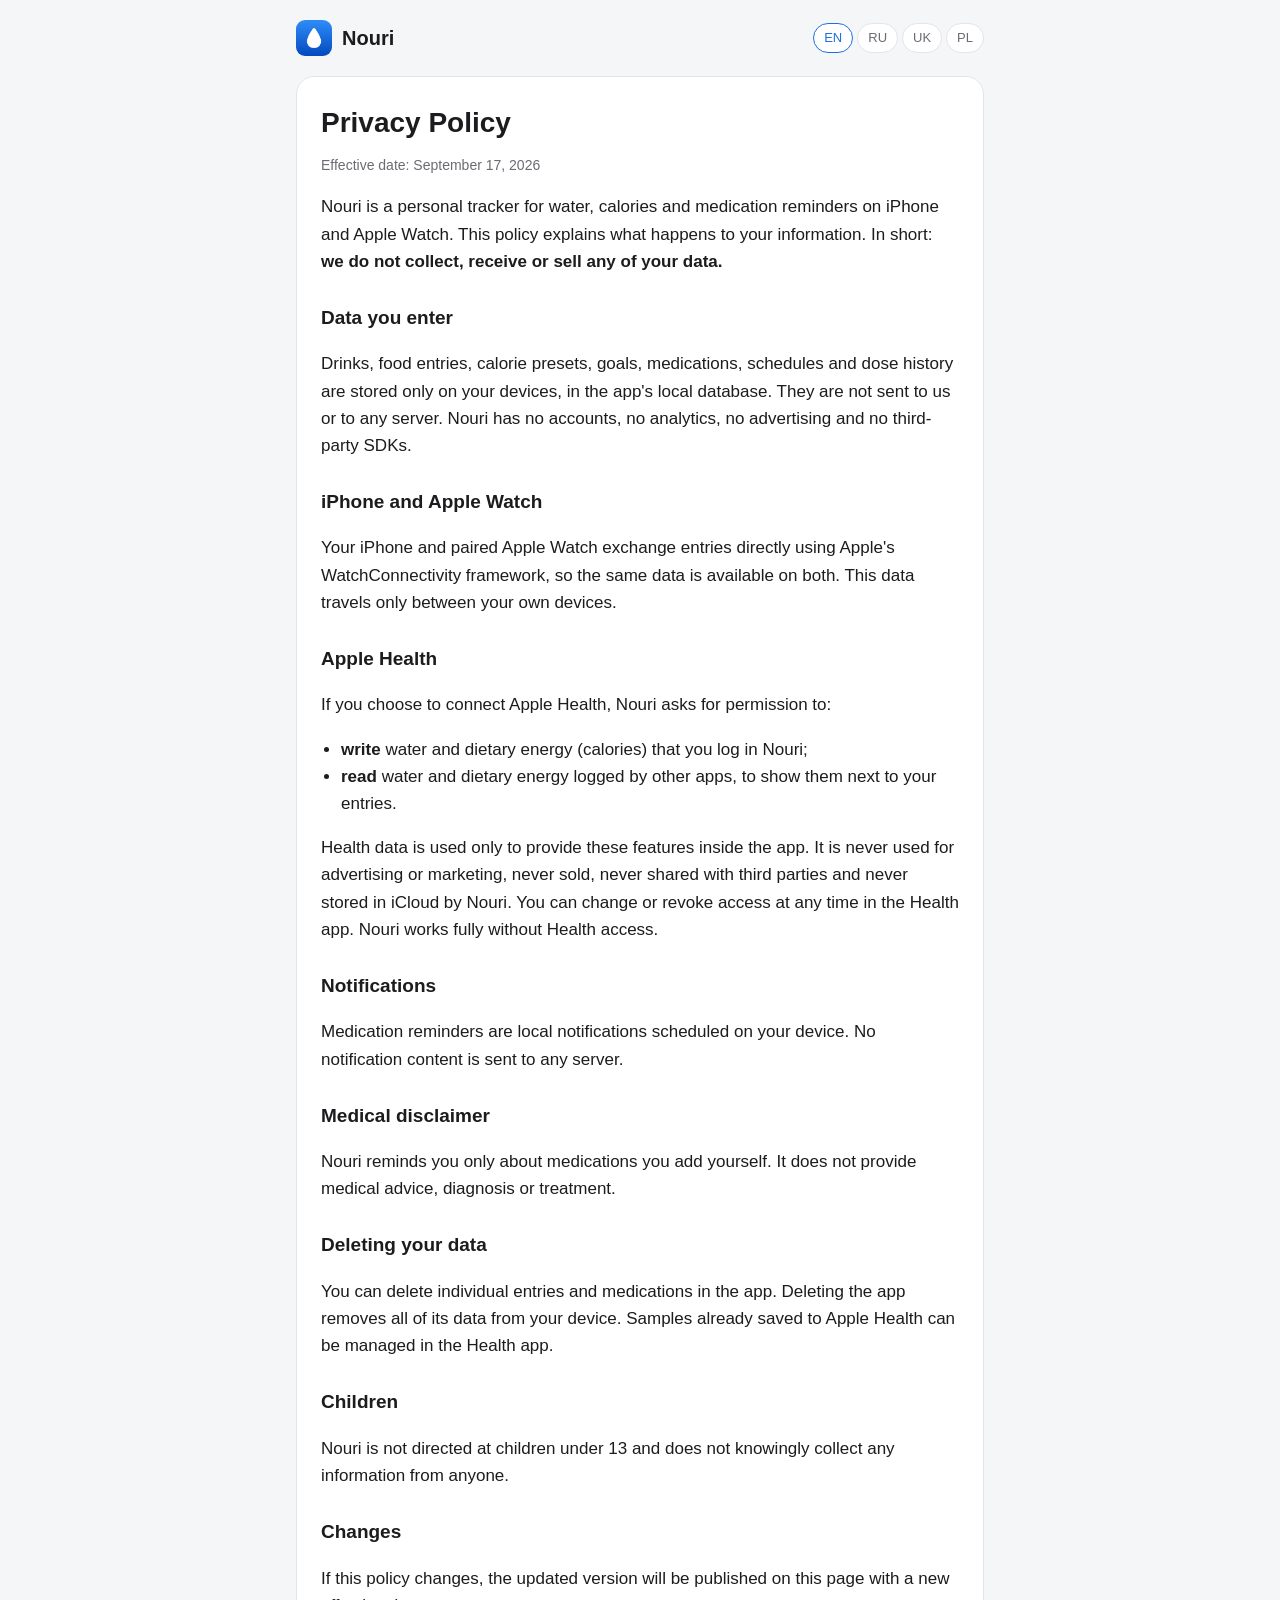
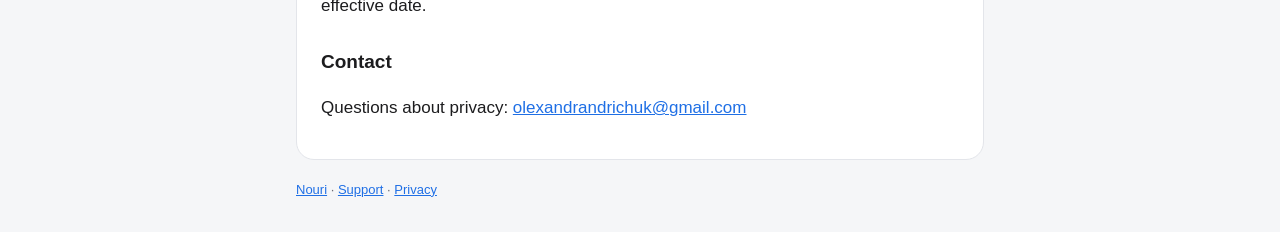
==== docs/privacy.html @ efb06db9 "feat: add support and privacy docs" ====
<!doctype html>
<html lang="en">
<head>
  <meta charset="utf-8">
  <meta name="viewport" content="width=device-width, initial-scale=1">
  <title>Nouri — Privacy Policy</title>
  <link rel="icon" href="icon.png">
  <link rel="stylesheet" href="style.css">
  <script defer src="i18n.js"></script>
</head>
<body>
<header>
  <a class="brand" href="index.html" data-internal><img src="icon.png" alt="">Nouri</a>
  <nav class="langs" aria-label="Language">
    <button data-set-lang="en">EN</button>
    <button data-set-lang="ru">RU</button>
    <button data-set-lang="uk">UK</button>
    <button data-set-lang="pl">PL</button>
  </nav>
</header>

<main>

<article data-lang="en" data-title="Nouri — Privacy Policy">
  <h1>Privacy Policy</h1>
  <p class="muted">Effective date: September 17, 2026</p>

  <p>Nouri is a personal tracker for water, calories and medication reminders on iPhone and Apple Watch. This policy explains what happens to your information. In short: <strong>we do not collect, receive or sell any of your data.</strong></p>

  <h2>Data you enter</h2>
  <p>Drinks, food entries, calorie presets, goals, medications, schedules and dose history are stored only on your devices, in the app's local database. They are not sent to us or to any server. Nouri has no accounts, no analytics, no advertising and no third-party SDKs.</p>

  <h2>iPhone and Apple Watch</h2>
  <p>Your iPhone and paired Apple Watch exchange entries directly using Apple's WatchConnectivity framework, so the same data is available on both. This data travels only between your own devices.</p>

  <h2>Apple Health</h2>
  <p>If you choose to connect Apple Health, Nouri asks for permission to:</p>
  <ul>
    <li><strong>write</strong> water and dietary energy (calories) that you log in Nouri;</li>
    <li><strong>read</strong> water and dietary energy logged by other apps, to show them next to your entries.</li>
  </ul>
  <p>Health data is used only to provide these features inside the app. It is never used for advertising or marketing, never sold, never shared with third parties and never stored in iCloud by Nouri. You can change or revoke access at any time in the Health app. Nouri works fully without Health access.</p>

  <h2>Notifications</h2>
  <p>Medication reminders are local notifications scheduled on your device. No notification content is sent to any server.</p>

  <h2>Medical disclaimer</h2>
  <p>Nouri reminds you only about medications you add yourself. It does not provide medical advice, diagnosis or treatment.</p>

  <h2>Deleting your data</h2>
  <p>You can delete individual entries and medications in the app. Deleting the app removes all of its data from your device. Samples already saved to Apple Health can be managed in the Health app.</p>

  <h2>Children</h2>
  <p>Nouri is not directed at children under 13 and does not knowingly collect any information from anyone.</p>

  <h2>Changes</h2>
  <p>If this policy changes, the updated version will be published on this page with a new effective date.</p>

  <h2>Contact</h2>
  <p>Questions about privacy: <a class="email" href="#">email</a></p>
</article>

<article data-lang="ru" data-title="Nouri — Политика конфиденциальности" hidden>
  <h1>Политика конфиденциальности</h1>
  <p class="muted">Дата вступления в силу: 17 сентября 2026 г.</p>

  <p>Nouri — личный трекер воды, калорий и напоминаний о лекарствах для iPhone и Apple Watch. Здесь описано, что происходит с вашей информацией. Коротко: <strong>мы не собираем, не получаем и не продаём ваши данные.</strong></p>

  <h2>Данные, которые вы вводите</h2>
  <p>Напитки, еда, шаблоны калорий, цели, лекарства, расписания и история приёма хранятся только на ваших устройствах, в локальной базе приложения. Они не отправляются нам или на какой-либо сервер. В Nouri нет аккаунтов, аналитики, рекламы и сторонних SDK.</p>

  <h2>iPhone и Apple Watch</h2>
  <p>iPhone и сопряжённые с ним Apple Watch обмениваются записями напрямую через фреймворк Apple WatchConnectivity, чтобы данные были доступны на обоих устройствах. Эти данные передаются только между вашими устройствами.</p>

  <h2>Приложение «Здоровье»</h2>
  <p>Если вы решите подключить «Здоровье», Nouri попросит разрешение:</p>
  <ul>
    <li><strong>записывать</strong> воду и потреблённую энергию (калории), которые вы отмечаете в Nouri;</li>
    <li><strong>читать</strong> воду и потреблённую энергию из других приложений, чтобы показывать их рядом с вашими записями.</li>
  </ul>
  <p>Данные о здоровье используются только для этих функций внутри приложения. Они никогда не используются для рекламы или маркетинга, не продаются, не передаются третьим лицам и не сохраняются Nouri в iCloud. Доступ можно изменить или отозвать в любой момент в приложении «Здоровье». Nouri полностью работает и без доступа к «Здоровью».</p>

  <h2>Уведомления</h2>
  <p>Напоминания о лекарствах — локальные уведомления, запланированные на устройстве. Их содержимое не отправляется ни на какой сервер.</p>

  <h2>Медицинская оговорка</h2>
  <p>Nouri напоминает только о лекарствах, которые вы добавили сами. Приложение не даёт медицинских рекомендаций, не ставит диагнозы и не назначает лечение.</p>

  <h2>Удаление данных</h2>
  <p>Отдельные записи и лекарства можно удалить в приложении. При удалении приложения все его данные удаляются с устройства. Записи, уже сохранённые в «Здоровье», можно удалить в приложении «Здоровье».</p>

  <h2>Дети</h2>
  <p>Nouri не предназначено для детей младше 13 лет и сознательно не собирает ни от кого никакой информации.</p>

  <h2>Изменения</h2>
  <p>Если политика изменится, новая версия будет опубликована на этой странице с новой датой вступления в силу.</p>

  <h2>Контакты</h2>
  <p>Вопросы о конфиденциальности: <a class="email" href="#">email</a></p>
</article>

<article data-lang="uk" data-title="Nouri — Політика конфіденційності" hidden>
  <h1>Політика конфіденційності</h1>
  <p class="muted">Дата набрання чинності: 17 вересня 2026 р.</p>

  <p>Nouri — особистий трекер води, калорій і нагадувань про ліки для iPhone та Apple Watch. Тут описано, що відбувається з вашою інформацією. Коротко: <strong>ми не збираємо, не отримуємо й не продаємо ваші дані.</strong></p>

  <h2>Дані, які ви вводите</h2>
  <p>Напої, їжа, шаблони калорій, цілі, ліки, розклади та історія прийому зберігаються лише на ваших пристроях, у локальній базі застосунку. Вони не надсилаються нам чи на будь-який сервер. У Nouri немає облікових записів, аналітики, реклами та сторонніх SDK.</p>

  <h2>iPhone і Apple Watch</h2>
  <p>iPhone і пов'язаний з ним Apple Watch обмінюються записами напряму через фреймворк Apple WatchConnectivity, щоб дані були доступні на обох пристроях. Ці дані передаються лише між вашими пристроями.</p>

  <h2>Програма «Здоров'я»</h2>
  <p>Якщо ви вирішите під'єднати «Здоров'я», Nouri попросить дозвіл:</p>
  <ul>
    <li><strong>записувати</strong> воду та спожиту енергію (калорії), які ви позначаєте в Nouri;</li>
    <li><strong>читати</strong> воду та спожиту енергію з інших програм, щоб показувати їх поруч із вашими записами.</li>
  </ul>
  <p>Дані про здоров'я використовуються лише для цих функцій у застосунку. Вони ніколи не використовуються для реклами чи маркетингу, не продаються, не передаються третім особам і не зберігаються Nouri в iCloud. Доступ можна змінити або відкликати будь-коли в програмі «Здоров'я». Nouri повністю працює й без доступу до «Здоров'я».</p>

  <h2>Сповіщення</h2>
  <p>Нагадування про ліки — локальні сповіщення, заплановані на пристрої. Їхній вміст не надсилається жодному серверу.</p>

  <h2>Медичне застереження</h2>
  <p>Nouri нагадує лише про ліки, які ви додали самі. Застосунок не надає медичних порад, не ставить діагнозів і не призначає лікування.</p>

  <h2>Видалення даних</h2>
  <p>Окремі записи та ліки можна видалити в застосунку. Під час видалення застосунку всі його дані видаляються з пристрою. Записи, уже збережені у «Здоров'я», можна видалити в програмі «Здоров'я».</p>

  <h2>Діти</h2>
  <p>Nouri не призначений для дітей до 13 років і свідомо не збирає жодної інформації ні від кого.</p>

  <h2>Зміни</h2>
  <p>Якщо політика зміниться, нову версію буде опубліковано на цій сторінці з новою датою набрання чинності.</p>

  <h2>Контакти</h2>
  <p>Питання щодо конфіденційності: <a class="email" href="#">email</a></p>
</article>

<article data-lang="pl" data-title="Nouri — Polityka prywatności" hidden>
  <h1>Polityka prywatności</h1>
  <p class="muted">Data wejścia w życie: 17 września 2026 r.</p>

  <p>Nouri to osobisty dziennik wody, kalorii i przypomnień o lekach na iPhone’a i Apple Watch. Ta polityka wyjaśnia, co dzieje się z Twoimi informacjami. W skrócie: <strong>nie zbieramy, nie otrzymujemy i nie sprzedajemy Twoich danych.</strong></p>

  <h2>Dane, które wprowadzasz</h2>
  <p>Napoje, posiłki, szablony kalorii, cele, leki, harmonogramy i historia dawek są przechowywane wyłącznie na Twoich urządzeniach, w lokalnej bazie aplikacji. Nie są wysyłane do nas ani na żaden serwer. Nouri nie ma kont, analityki, reklam ani zewnętrznych SDK.</p>

  <h2>iPhone i Apple Watch</h2>
  <p>iPhone i sparowany z nim Apple Watch wymieniają wpisy bezpośrednio za pomocą frameworku Apple WatchConnectivity, aby dane były dostępne na obu urządzeniach. Dane te są przesyłane wyłącznie między Twoimi urządzeniami.</p>

  <h2>Aplikacja Zdrowie</h2>
  <p>Jeśli zdecydujesz się połączyć aplikację Zdrowie, Nouri poprosi o pozwolenie na:</p>
  <ul>
    <li><strong>zapisywanie</strong> wody i spożytej energii (kalorii), które rejestrujesz w Nouri;</li>
    <li><strong>odczytywanie</strong> wody i spożytej energii z innych aplikacji, aby pokazać je obok Twoich wpisów.</li>
  </ul>
  <p>Dane o zdrowiu są używane wyłącznie do tych funkcji w aplikacji. Nigdy nie są używane do reklamy ani marketingu, nie są sprzedawane, udostępniane stronom trzecim ani zapisywane przez Nouri w iCloud. Dostęp możesz zmienić lub cofnąć w dowolnym momencie w aplikacji Zdrowie. Nouri działa w pełni także bez dostępu do Zdrowia.</p>

  <h2>Powiadomienia</h2>
  <p>Przypomnienia o lekach to lokalne powiadomienia planowane na urządzeniu. Ich treść nie jest wysyłana na żaden serwer.</p>

  <h2>Zastrzeżenie medyczne</h2>
  <p>Nouri przypomina tylko o lekach dodanych przez Ciebie. Aplikacja nie udziela porad medycznych, nie stawia diagnoz i nie zaleca leczenia.</p>

  <h2>Usuwanie danych</h2>
  <p>Pojedyncze wpisy i leki możesz usunąć w aplikacji. Usunięcie aplikacji usuwa wszystkie jej dane z urządzenia. Dane zapisane już w aplikacji Zdrowie możesz usunąć w aplikacji Zdrowie.</p>

  <h2>Dzieci</h2>
  <p>Nouri nie jest przeznaczona dla dzieci poniżej 13 roku życia i świadomie nie zbiera od nikogo żadnych informacji.</p>

  <h2>Zmiany</h2>
  <p>Jeśli polityka się zmieni, zaktualizowana wersja zostanie opublikowana na tej stronie z nową datą wejścia w życie.</p>

  <h2>Kontakt</h2>
  <p>Pytania dotyczące prywatności: <a class="email" href="#">email</a></p>
</article>

</main>

<footer>
  <a href="index.html" data-internal>Nouri</a> · <a href="support.html" data-internal>Support</a> · <a href="privacy.html" data-internal>Privacy</a>
</footer>
</body>
</html>
---- docs/style.css ----
:root {
  --bg: #f5f6f8;
  --card: #ffffff;
  --text: #1c1c1e;
  --muted: #6b6b73;
  --accent: #1f6fe5;
  --border: #e3e5ea;
  color-scheme: light dark;
}

@media (prefers-color-scheme: dark) {
  :root {
    --bg: #0e0f12;
    --card: #1a1b20;
    --text: #f2f2f5;
    --muted: #a0a0aa;
    --accent: #5ea0ff;
    --border: #2a2c33;
  }
}

* { box-sizing: border-box; }

body {
  margin: 0;
  background: var(--bg);
  color: var(--text);
  font: 17px/1.6 -apple-system, BlinkMacSystemFont, "Segoe UI", Roboto, sans-serif;
}

header, main, footer {
  max-width: 720px;
  margin: 0 auto;
  padding: 0 16px;
}

header {
  display: flex;
  align-items: center;
  justify-content: space-between;
  gap: 12px;
  padding-top: 20px;
  flex-wrap: wrap;
}

.brand {
  display: flex;
  align-items: center;
  gap: 10px;
  color: var(--text);
  font-weight: 700;
  font-size: 20px;
  text-decoration: none;
}

.brand img { width: 36px; height: 36px; border-radius: 9px; }

.langs { display: flex; gap: 4px; }

.langs button {
  border: 1px solid var(--border);
  background: var(--card);
  color: var(--muted);
  border-radius: 999px;
  padding: 4px 10px;
  font: inherit;
  font-size: 13px;
  cursor: pointer;
}

.langs button[aria-pressed="true"] {
  color: var(--accent);
  border-color: var(--accent);
}

article {
  background: var(--card);
  border: 1px solid var(--border);
  border-radius: 18px;
  padding: 8px 24px 20px;
  margin: 20px 0;
}

h1 { font-size: 28px; line-height: 1.25; margin: 20px 0 4px; }
h2 { font-size: 19px; margin: 28px 0 6px; }
p, li { color: var(--text); }
.muted { color: var(--muted); font-size: 14px; }
a { color: var(--accent); }
ul { padding-left: 20px; }

.links {
  display: flex;
  flex-wrap: wrap;
  gap: 10px;
  margin: 20px 0 8px;
}

.links a {
  background: var(--accent);
  color: #fff;
  text-decoration: none;
  border-radius: 999px;
  padding: 8px 16px;
  font-weight: 600;
}

footer {
  color: var(--muted);
  font-size: 13px;
  padding-bottom: 32px;
}

@media (max-width: 480px) {
  article { padding: 4px 16px 16px; }
  h1 { font-size: 24px; }
}
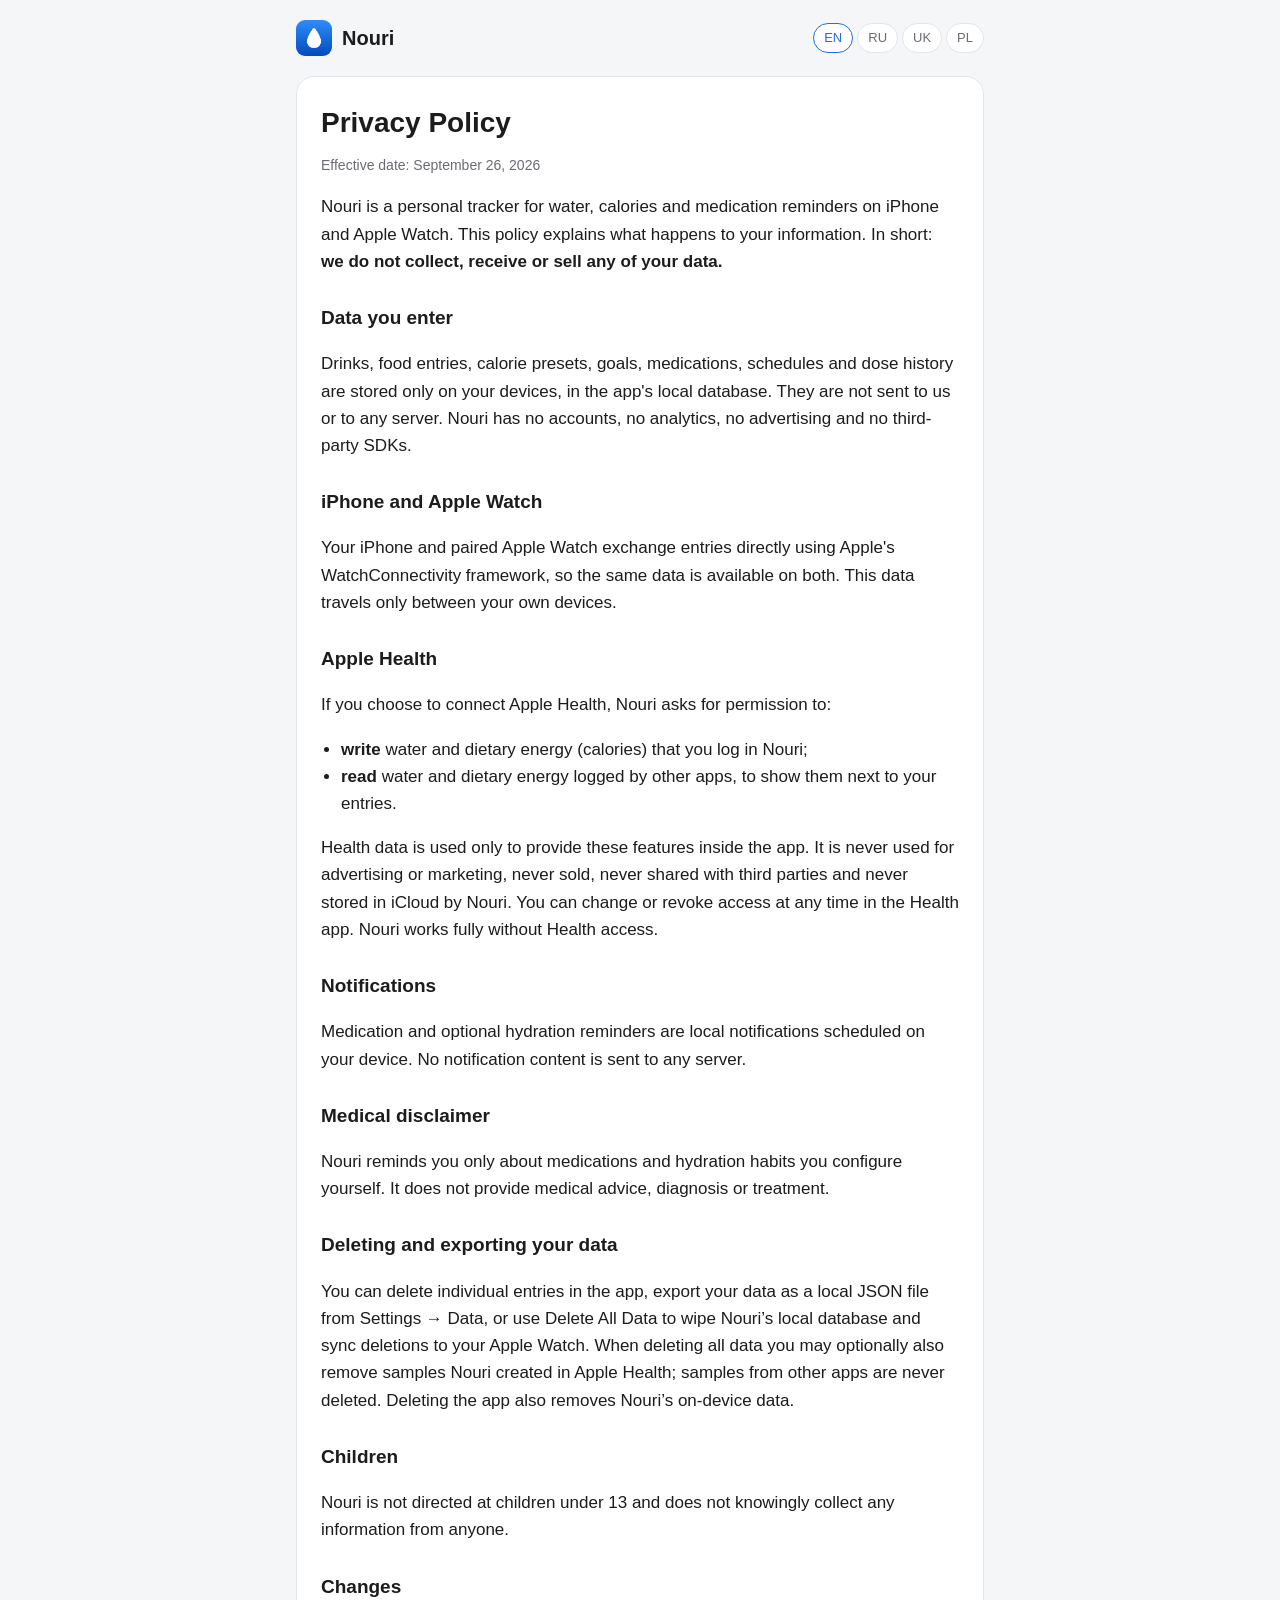
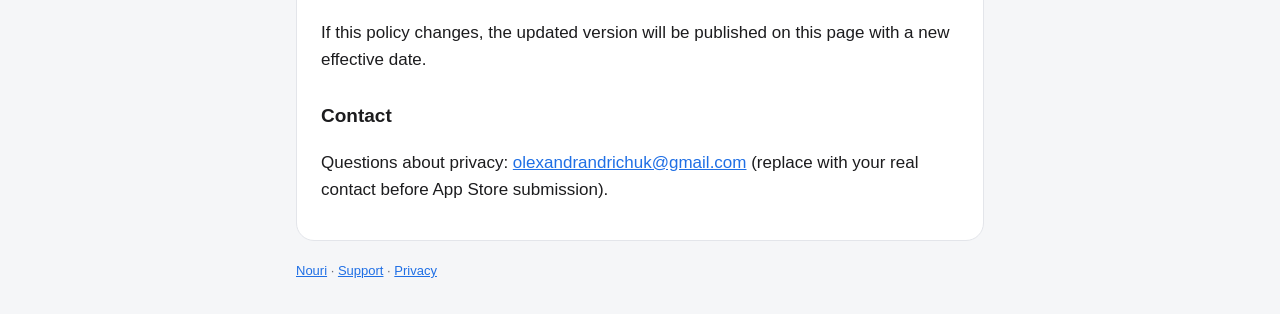
==== commit 174ce35a: "feat: v2" ====
--- a/docs/privacy.html
+++ b/docs/privacy.html
@@ -23,7 +23,7 @@
 
 <article data-lang="en" data-title="Nouri — Privacy Policy">
   <h1>Privacy Policy</h1>
-  <p class="muted">Effective date: September 17, 2026</p>
+  <p class="muted">Effective date: September 26, 2026</p>
 
   <p>Nouri is a personal tracker for water, calories and medication reminders on iPhone and Apple Watch. This policy explains what happens to your information. In short: <strong>we do not collect, receive or sell any of your data.</strong></p>
 
@@ -42,13 +42,13 @@
   <p>Health data is used only to provide these features inside the app. It is never used for advertising or marketing, never sold, never shared with third parties and never stored in iCloud by Nouri. You can change or revoke access at any time in the Health app. Nouri works fully without Health access.</p>
 
   <h2>Notifications</h2>
-  <p>Medication reminders are local notifications scheduled on your device. No notification content is sent to any server.</p>
+  <p>Medication and optional hydration reminders are local notifications scheduled on your device. No notification content is sent to any server.</p>
 
   <h2>Medical disclaimer</h2>
-  <p>Nouri reminds you only about medications you add yourself. It does not provide medical advice, diagnosis or treatment.</p>
+  <p>Nouri reminds you only about medications and hydration habits you configure yourself. It does not provide medical advice, diagnosis or treatment.</p>
 
-  <h2>Deleting your data</h2>
-  <p>You can delete individual entries and medications in the app. Deleting the app removes all of its data from your device. Samples already saved to Apple Health can be managed in the Health app.</p>
+  <h2>Deleting and exporting your data</h2>
+  <p>You can delete individual entries in the app, export your data as a local JSON file from Settings → Data, or use Delete All Data to wipe Nouri’s local database and sync deletions to your Apple Watch. When deleting all data you may optionally also remove samples Nouri created in Apple Health; samples from other apps are never deleted. Deleting the app also removes Nouri’s on-device data.</p>
 
   <h2>Children</h2>
   <p>Nouri is not directed at children under 13 and does not knowingly collect any information from anyone.</p>
@@ -57,12 +57,12 @@
   <p>If this policy changes, the updated version will be published on this page with a new effective date.</p>
 
   <h2>Contact</h2>
-  <p>Questions about privacy: <a class="email" href="#">email</a></p>
+  <p>Questions about privacy: <a class="email" href="mailto:privacy@example.com">privacy@example.com</a> (replace with your real contact before App Store submission).</p>
 </article>
 
 <article data-lang="ru" data-title="Nouri — Политика конфиденциальности" hidden>
   <h1>Политика конфиденциальности</h1>
-  <p class="muted">Дата вступления в силу: 17 сентября 2026 г.</p>
+  <p class="muted">Дата вступления в силу: 26 сентября 2026 г.</p>
 
   <p>Nouri — личный трекер воды, калорий и напоминаний о лекарствах для iPhone и Apple Watch. Здесь описано, что происходит с вашей информацией. Коротко: <strong>мы не собираем, не получаем и не продаём ваши данные.</strong></p>
 
@@ -81,13 +81,13 @@
   <p>Данные о здоровье используются только для этих функций внутри приложения. Они никогда не используются для рекламы или маркетинга, не продаются, не передаются третьим лицам и не сохраняются Nouri в iCloud. Доступ можно изменить или отозвать в любой момент в приложении «Здоровье». Nouri полностью работает и без доступа к «Здоровью».</p>
 
   <h2>Уведомления</h2>
-  <p>Напоминания о лекарствах — локальные уведомления, запланированные на устройстве. Их содержимое не отправляется ни на какой сервер.</p>
+  <p>Напоминания о лекарствах и опциональные напоминания о воде — локальные уведомления на устройстве. Их содержимое не отправляется ни на какой сервер.</p>
 
   <h2>Медицинская оговорка</h2>
-  <p>Nouri напоминает только о лекарствах, которые вы добавили сами. Приложение не даёт медицинских рекомендаций, не ставит диагнозы и не назначает лечение.</p>
+  <p>Nouri напоминает только о лекарствах и привычках гидратации, которые вы настроили сами. Приложение не даёт медицинских рекомендаций, не ставит диагнозы и не назначает лечение.</p>
 
-  <h2>Удаление данных</h2>
-  <p>Отдельные записи и лекарства можно удалить в приложении. При удалении приложения все его данные удаляются с устройства. Записи, уже сохранённые в «Здоровье», можно удалить в приложении «Здоровье».</p>
+  <h2>Удаление и экспорт данных</h2>
+  <p>Отдельные записи можно удалить в приложении, экспортировать данные в локальный JSON (Настройки → Данные) или удалить все данные Nouri с синхронизацией удалений на Apple Watch. При полном удалении можно дополнительно убрать образцы, созданные Nouri в «Здоровье»; данные других приложений не затрагиваются.</p>
 
   <h2>Дети</h2>
   <p>Nouri не предназначено для детей младше 13 лет и сознательно не собирает ни от кого никакой информации.</p>
@@ -96,12 +96,12 @@
   <p>Если политика изменится, новая версия будет опубликована на этой странице с новой датой вступления в силу.</p>
 
   <h2>Контакты</h2>
-  <p>Вопросы о конфиденциальности: <a class="email" href="#">email</a></p>
+  <p>Вопросы о конфиденциальности: <a class="email" href="mailto:privacy@example.com">privacy@example.com</a> (замените на реальный контакт перед публикацией).</p>
 </article>
 
 <article data-lang="uk" data-title="Nouri — Політика конфіденційності" hidden>
   <h1>Політика конфіденційності</h1>
-  <p class="muted">Дата набрання чинності: 17 вересня 2026 р.</p>
+  <p class="muted">Дата набрання чинності: 26 вересня 2026 р.</p>
 
   <p>Nouri — особистий трекер води, калорій і нагадувань про ліки для iPhone та Apple Watch. Тут описано, що відбувається з вашою інформацією. Коротко: <strong>ми не збираємо, не отримуємо й не продаємо ваші дані.</strong></p>
 
@@ -120,13 +120,13 @@
   <p>Дані про здоров'я використовуються лише для цих функцій у застосунку. Вони ніколи не використовуються для реклами чи маркетингу, не продаються, не передаються третім особам і не зберігаються Nouri в iCloud. Доступ можна змінити або відкликати будь-коли в програмі «Здоров'я». Nouri повністю працює й без доступу до «Здоров'я».</p>
 
   <h2>Сповіщення</h2>
-  <p>Нагадування про ліки — локальні сповіщення, заплановані на пристрої. Їхній вміст не надсилається жодному серверу.</p>
+  <p>Нагадування про ліки та опційні нагадування про воду — локальні сповіщення на пристрої. Їхній вміст не надсилається жодному серверу.</p>
 
   <h2>Медичне застереження</h2>
-  <p>Nouri нагадує лише про ліки, які ви додали самі. Застосунок не надає медичних порад, не ставить діагнозів і не призначає лікування.</p>
+  <p>Nouri нагадує лише про ліки та звички гідратації, які ви налаштували самі. Застосунок не надає медичних порад, не ставить діагнозів і не призначає лікування.</p>
 
-  <h2>Видалення даних</h2>
-  <p>Окремі записи та ліки можна видалити в застосунку. Під час видалення застосунку всі його дані видаляються з пристрою. Записи, уже збережені у «Здоров'я», можна видалити в програмі «Здоров'я».</p>
+  <h2>Видалення та експорт даних</h2>
+  <p>Окремі записи можна видалити в застосунку, експортувати дані в локальний JSON (Налаштування → Дані) або видалити всі дані Nouri з синхронізацією видалень на Apple Watch. Під час повного видалення можна також прибрати зразки, створені Nouri у «Здоров'ї»; дані інших програм не зачіпаються.</p>
 
   <h2>Діти</h2>
   <p>Nouri не призначений для дітей до 13 років і свідомо не збирає жодної інформації ні від кого.</p>
@@ -135,12 +135,12 @@
   <p>Якщо політика зміниться, нову версію буде опубліковано на цій сторінці з новою датою набрання чинності.</p>
 
   <h2>Контакти</h2>
-  <p>Питання щодо конфіденційності: <a class="email" href="#">email</a></p>
+  <p>Питання щодо конфіденційності: <a class="email" href="mailto:privacy@example.com">privacy@example.com</a> (замініть на реальний контакт перед публікацією).</p>
 </article>
 
 <article data-lang="pl" data-title="Nouri — Polityka prywatności" hidden>
   <h1>Polityka prywatności</h1>
-  <p class="muted">Data wejścia w życie: 17 września 2026 r.</p>
+  <p class="muted">Data wejścia w życie: 26 września 2026 r.</p>
 
   <p>Nouri to osobisty dziennik wody, kalorii i przypomnień o lekach na iPhone’a i Apple Watch. Ta polityka wyjaśnia, co dzieje się z Twoimi informacjami. W skrócie: <strong>nie zbieramy, nie otrzymujemy i nie sprzedajemy Twoich danych.</strong></p>
 
@@ -159,13 +159,13 @@
   <p>Dane o zdrowiu są używane wyłącznie do tych funkcji w aplikacji. Nigdy nie są używane do reklamy ani marketingu, nie są sprzedawane, udostępniane stronom trzecim ani zapisywane przez Nouri w iCloud. Dostęp możesz zmienić lub cofnąć w dowolnym momencie w aplikacji Zdrowie. Nouri działa w pełni także bez dostępu do Zdrowia.</p>
 
   <h2>Powiadomienia</h2>
-  <p>Przypomnienia o lekach to lokalne powiadomienia planowane na urządzeniu. Ich treść nie jest wysyłana na żaden serwer.</p>
+  <p>Przypomnienia o lekach i opcjonalne przypomnienia o nawodnieniu to lokalne powiadomienia planowane na urządzeniu. Ich treść nie jest wysyłana na żaden serwer.</p>
 
   <h2>Zastrzeżenie medyczne</h2>
-  <p>Nouri przypomina tylko o lekach dodanych przez Ciebie. Aplikacja nie udziela porad medycznych, nie stawia diagnoz i nie zaleca leczenia.</p>
+  <p>Nouri przypomina tylko o lekach i nawykach nawodnienia skonfigurowanych przez Ciebie. Aplikacja nie udziela porad medycznych, nie stawia diagnoz i nie zaleca leczenia.</p>
 
-  <h2>Usuwanie danych</h2>
-  <p>Pojedyncze wpisy i leki możesz usunąć w aplikacji. Usunięcie aplikacji usuwa wszystkie jej dane z urządzenia. Dane zapisane już w aplikacji Zdrowie możesz usunąć w aplikacji Zdrowie.</p>
+  <h2>Usuwanie i eksport danych</h2>
+  <p>Pojedyncze wpisy możesz usunąć w aplikacji, wyeksportować dane jako lokalny plik JSON (Ustawienia → Dane) lub usunąć wszystkie dane Nouri z synchronizacją usunięć na Apple Watch. Przy pełnym usunięciu możesz opcjonalnie usunąć też próbki utworzone przez Nouri w aplikacji Zdrowie; dane z innych aplikacji nie są usuwane.</p>
 
   <h2>Dzieci</h2>
   <p>Nouri nie jest przeznaczona dla dzieci poniżej 13 roku życia i świadomie nie zbiera od nikogo żadnych informacji.</p>
@@ -174,7 +174,7 @@
   <p>Jeśli polityka się zmieni, zaktualizowana wersja zostanie opublikowana na tej stronie z nową datą wejścia w życie.</p>
 
   <h2>Kontakt</h2>
-  <p>Pytania dotyczące prywatności: <a class="email" href="#">email</a></p>
+  <p>Pytania dotyczące prywatności: <a class="email" href="mailto:privacy@example.com">privacy@example.com</a> (zamień na prawdziwy kontakt przed publikacją w App Store).</p>
 </article>
 
 </main>
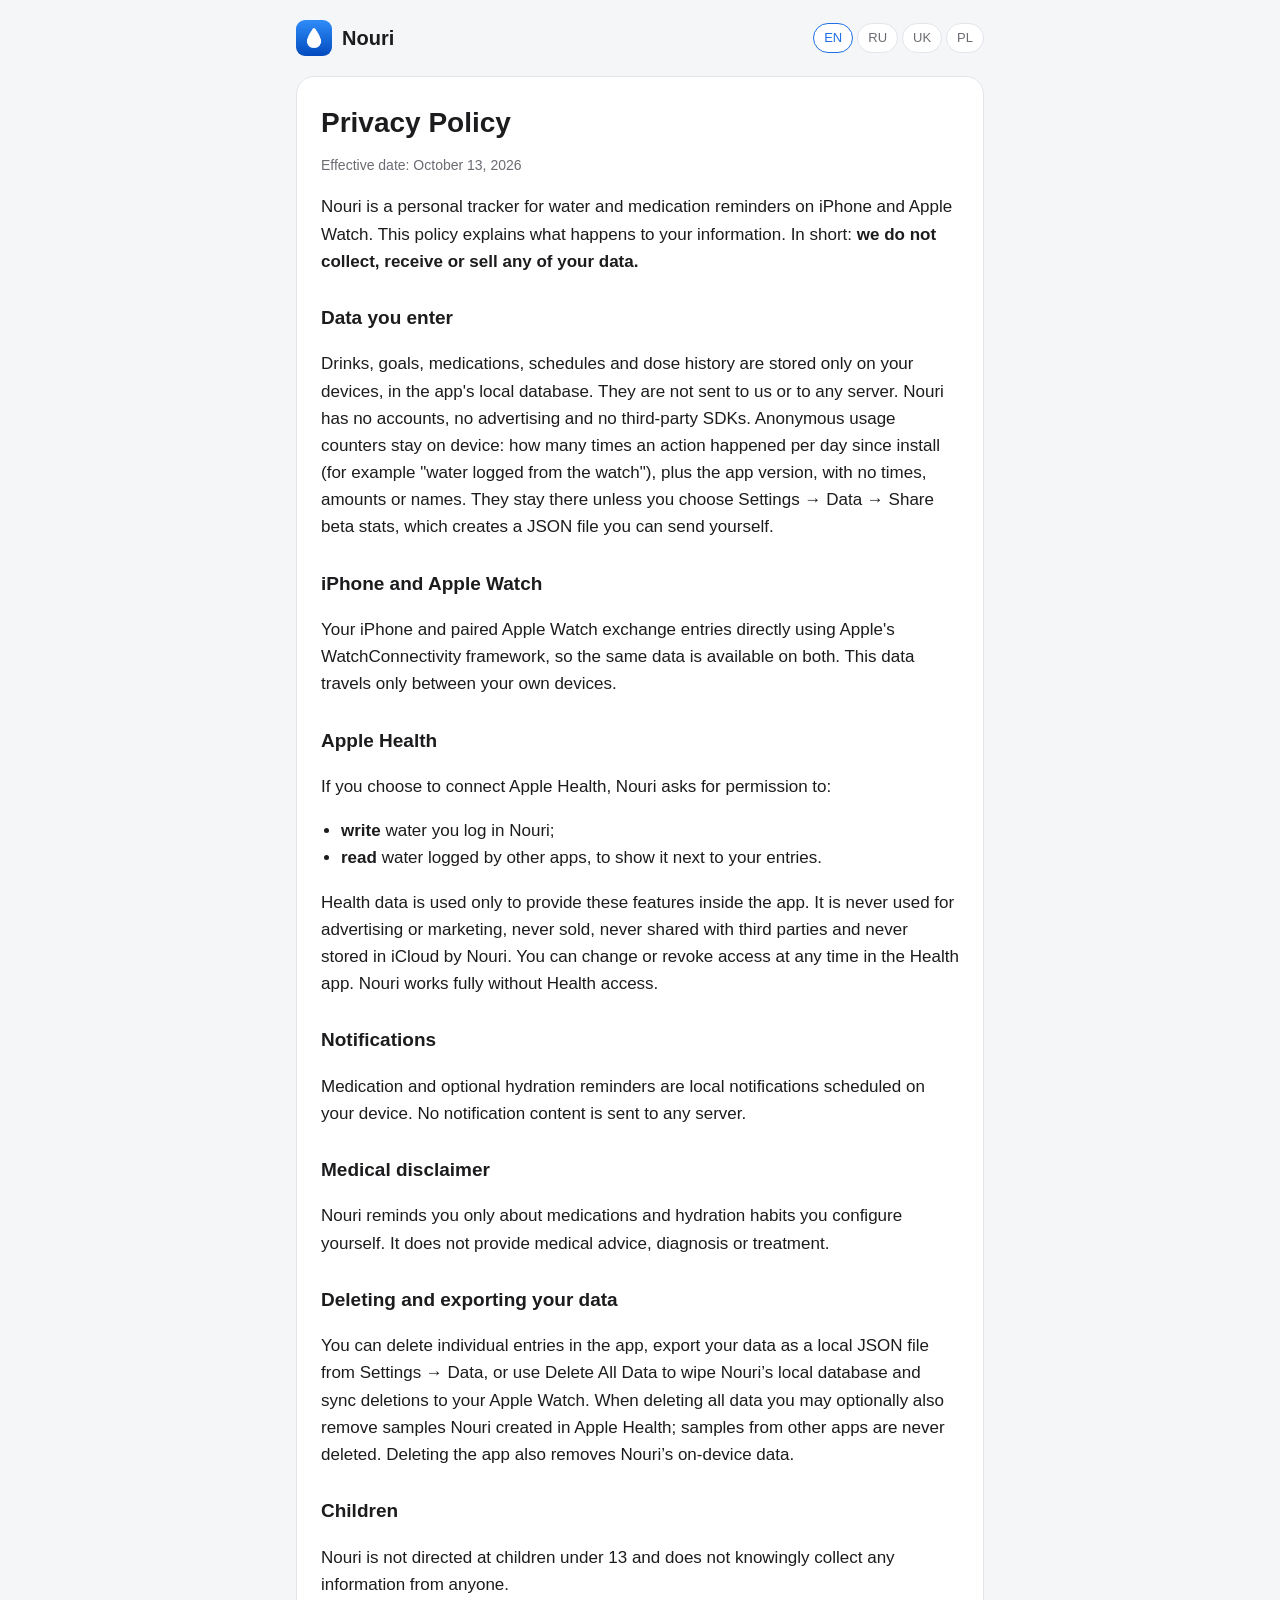
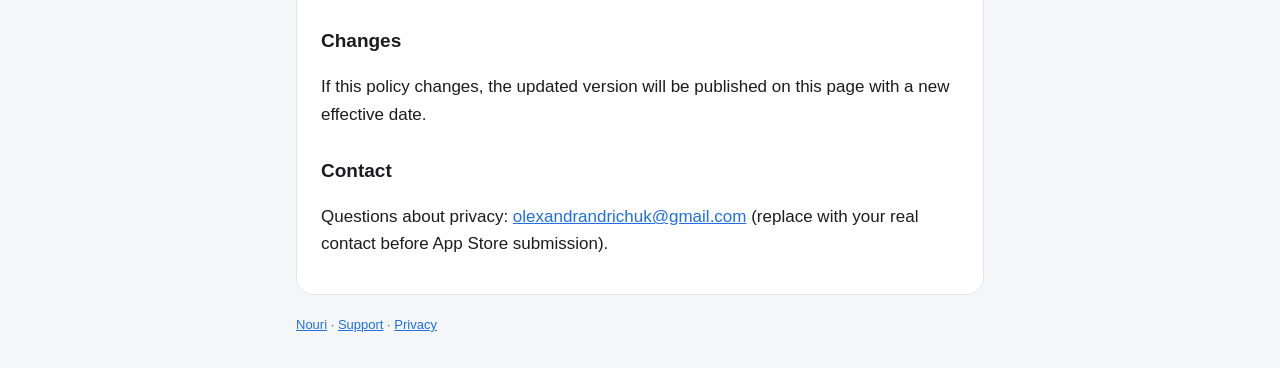
==== commit ab6ebfa8: "feat: v1.0.3 update ui, widgets, notifications" ====
--- a/docs/privacy.html
+++ b/docs/privacy.html
@@ -23,12 +23,12 @@
 
 <article data-lang="en" data-title="Nouri — Privacy Policy">
   <h1>Privacy Policy</h1>
-  <p class="muted">Effective date: September 26, 2026</p>
+  <p class="muted">Effective date: October 13, 2026</p>
 
-  <p>Nouri is a personal tracker for water, calories and medication reminders on iPhone and Apple Watch. This policy explains what happens to your information. In short: <strong>we do not collect, receive or sell any of your data.</strong></p>
+  <p>Nouri is a personal tracker for water and medication reminders on iPhone and Apple Watch. This policy explains what happens to your information. In short: <strong>we do not collect, receive or sell any of your data.</strong></p>
 
   <h2>Data you enter</h2>
-  <p>Drinks, food entries, calorie presets, goals, medications, schedules and dose history are stored only on your devices, in the app's local database. They are not sent to us or to any server. Nouri has no accounts, no analytics, no advertising and no third-party SDKs.</p>
+  <p>Drinks, goals, medications, schedules and dose history are stored only on your devices, in the app's local database. They are not sent to us or to any server. Nouri has no accounts, no advertising and no third-party SDKs. Anonymous usage counters stay on device: how many times an action happened per day since install (for example "water logged from the watch"), plus the app version, with no times, amounts or names. They stay there unless you choose Settings → Data → Share beta stats, which creates a JSON file you can send yourself.</p>
 
   <h2>iPhone and Apple Watch</h2>
   <p>Your iPhone and paired Apple Watch exchange entries directly using Apple's WatchConnectivity framework, so the same data is available on both. This data travels only between your own devices.</p>
@@ -36,8 +36,8 @@
   <h2>Apple Health</h2>
   <p>If you choose to connect Apple Health, Nouri asks for permission to:</p>
   <ul>
-    <li><strong>write</strong> water and dietary energy (calories) that you log in Nouri;</li>
-    <li><strong>read</strong> water and dietary energy logged by other apps, to show them next to your entries.</li>
+    <li><strong>write</strong> water you log in Nouri;</li>
+    <li><strong>read</strong> water logged by other apps, to show it next to your entries.</li>
   </ul>
   <p>Health data is used only to provide these features inside the app. It is never used for advertising or marketing, never sold, never shared with third parties and never stored in iCloud by Nouri. You can change or revoke access at any time in the Health app. Nouri works fully without Health access.</p>
 
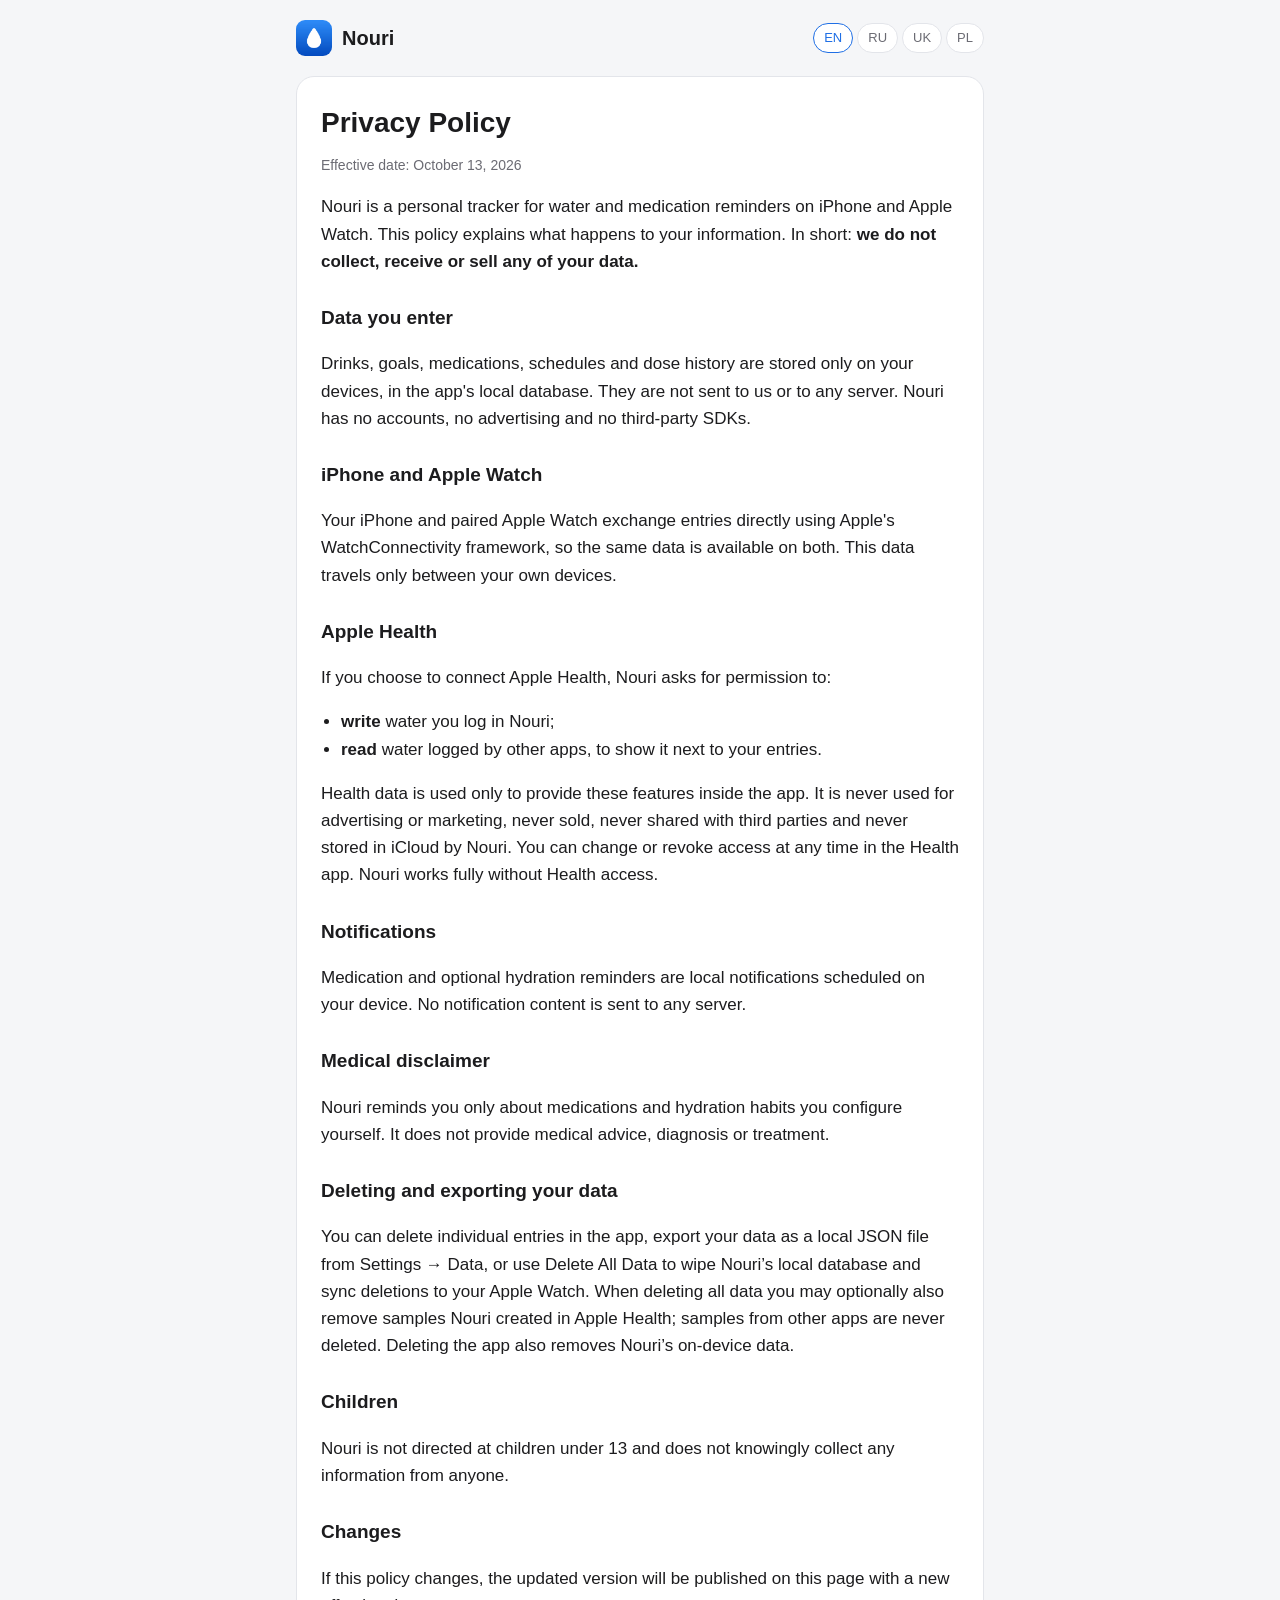
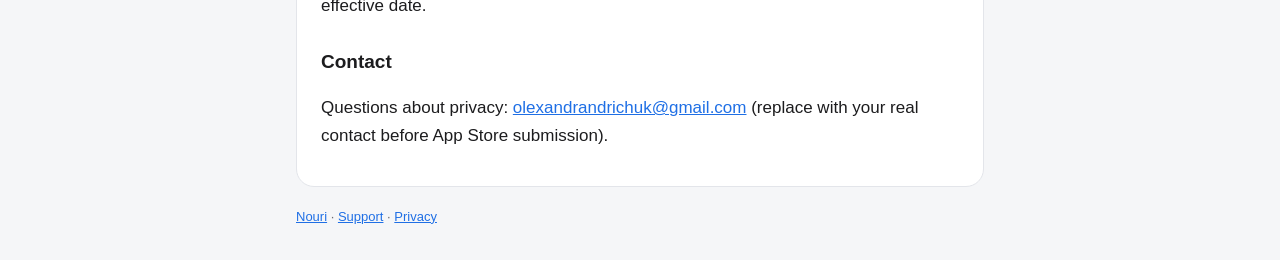
==== commit 47421a33: "feat: v1.0.4 watch buttons, gauge percent labels, new icons - bump version to 1.0.4 (build 3) - watc" ====
--- a/docs/privacy.html
+++ b/docs/privacy.html
@@ -28,7 +28,7 @@
   <p>Nouri is a personal tracker for water and medication reminders on iPhone and Apple Watch. This policy explains what happens to your information. In short: <strong>we do not collect, receive or sell any of your data.</strong></p>
 
   <h2>Data you enter</h2>
-  <p>Drinks, goals, medications, schedules and dose history are stored only on your devices, in the app's local database. They are not sent to us or to any server. Nouri has no accounts, no advertising and no third-party SDKs. Anonymous usage counters stay on device: how many times an action happened per day since install (for example "water logged from the watch"), plus the app version, with no times, amounts or names. They stay there unless you choose Settings → Data → Share beta stats, which creates a JSON file you can send yourself.</p>
+  <p>Drinks, goals, medications, schedules and dose history are stored only on your devices, in the app's local database. They are not sent to us or to any server. Nouri has no accounts, no advertising and no third-party SDKs.</p>
 
   <h2>iPhone and Apple Watch</h2>
   <p>Your iPhone and paired Apple Watch exchange entries directly using Apple's WatchConnectivity framework, so the same data is available on both. This data travels only between your own devices.</p>
